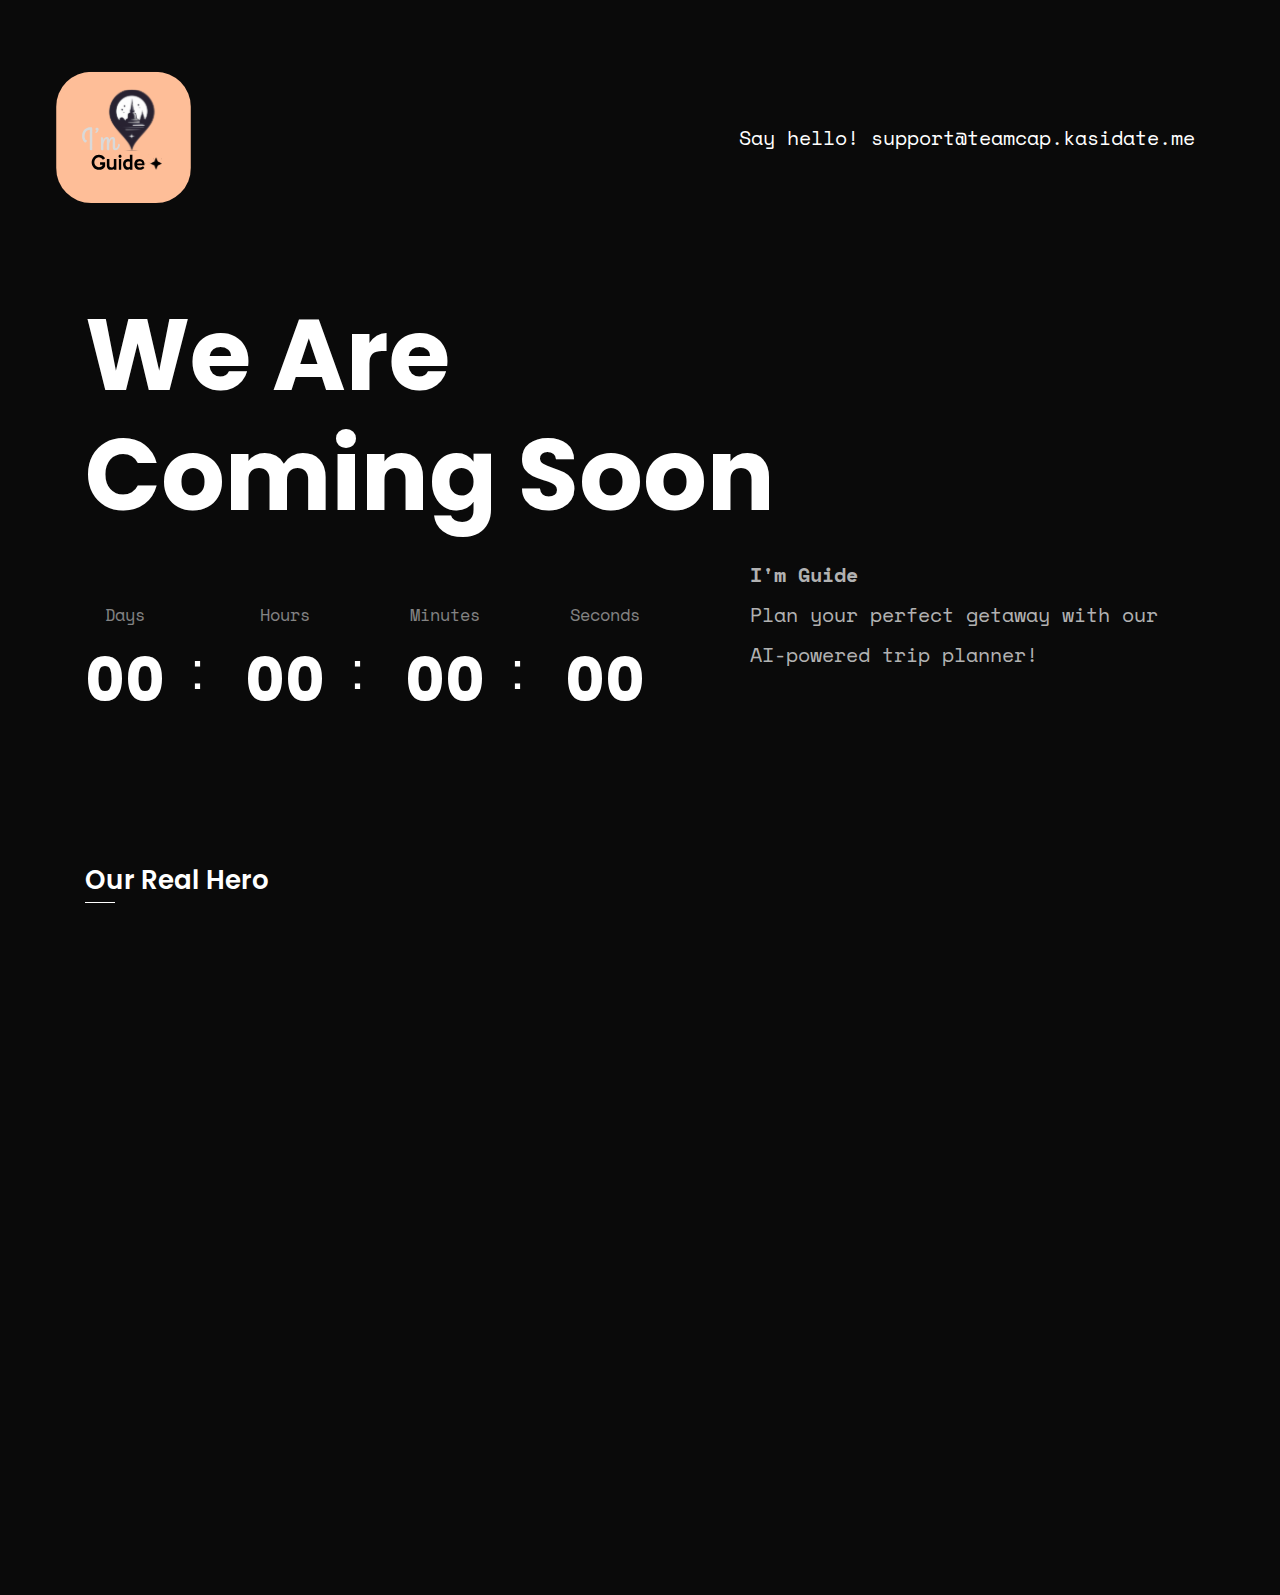
==== index.html @ f6d2f005 "Update main.js and add new images" ====
<!doctype html>
<html class="no-js" lang="">
    <head>
        <meta charset="utf-8">
        <meta http-equiv="x-ua-compatible" content="ie=edge">
        <title>I'm Guide - Always your a way</title>
        <meta name="description" content="">
        <meta name="viewport" content="width=device-width, initial-scale=1">

        <meta name="author" content="SoonLaunch">
        <meta name="favicon" content="assets/img/favicon.png">
        <!-- Place favicon.ico in the root directory -->

		<!-- ========================= CSS here ========================= -->
		<link rel="stylesheet" href="assets/css/bootstrap-4.5.0.min.css">
        <link rel="stylesheet" href="assets/css/lineicons.css">
		<link rel="stylesheet" href="assets/css/animate.css">
		<link rel="stylesheet" href="assets/css/style.css">
    </head>
    <body>
        <!--[if lte IE 9]>
            <p class="browserupgrade">You are using an <strong>outdated</strong> browser. Please <a href="https://browsehappy.com/">upgrade your browser</a> to improve your experience and security.</p>
        <![endif]-->

        <!-- ========================= main start ========================= -->
        <main class="main-06">
            <!-- header start  -->
            <div class="header header-06">
                <div class="container">
                    <div class="row align-items-center">
                        <div class="col-md-4">
                            <a href="#" class="logo"> <img src="assets/img/logo.svg" alt=""></a>
                        </div>
                        <div class="col-md-8">
                            <div class="header-right text-right">
                                <a href="mailto:support@teamcap.kasidate.me">Say hello! support@teamcap.kasidate.me</a>
                            </div>
                        </div>
                    </div>
                </div>
            </div>
            <!-- header end  -->
            <!-- ========================= main-wrapper start ========================= -->
            <div class="main-wrapper demo-06">
                <!-- hero-area start  -->
                <div class="hero-area">
                    <div class="container">
                        <div class="row">
                            <div class="col-xl-12">
                                <!-- heading start  -->
                                <div class="heading">
                                    <h1 class="text-white wow fadeInUp" data-wow-delay=".2s">We Are <br> Coming Soon</h1>
                                </div>
                                <!-- heading end  -->
                            </div>
                            <div class="col-xl-7 col-lg-7">
                                <!-- countdown start  -->
                                <div class="wow fadeInRight" data-wow-delay=".4s" data-countdown="2024/11/20"></div>
                                <!-- countdown end  -->
                            </div>
                            <div class="col-xl-5 col-lg-5">
                                <!-- desc strat  -->
                                <p class="wow fadeInLeft" data-wow-delay=".4s">
                                    <b>I'm Guide</b><br>Plan your perfect getaway with our AI-powered trip planner! 
                                </p>
                                <!-- desc end  -->
                            </div>
                        </div>
                    </div>
                </div>
                <!-- hero-area end  -->
                <!-- team-area start  -->
                <div class="team-area">
                    <div class="container">
                        <div class="row">
                            <div class="col-xl-9">
                                <!-- section-title start  -->
                                <div class="section-title">
                                    <h1 class="wow fadeInUp" data-wow-delay=".2s">Our Real Hero</h1>
                                    <h2 class="wow fadeInUp" data-wow-delay=".4s"></h2>
                                </div>
                                <!-- section-title end  -->
                            </div>
                        </div>
                        <!-- team-wrapper start  -->
                        <div class="team-wrapper">
                            <!-- team-item start  -->
                            <div class="team-item wow fadeInUp" data-wow-delay=".2s">
                                <div class="team-img">
                                    <img src="assets/img/1.jpg" alt="">
                                  
                                </div>
                                <div class="team-info">
                                    <h4>Kasidate P.</h4>
                                    <p>Software Engineer</p>
                                </div>
                            </div>
                            <!-- team-item end  -->
                            <!-- team-item start  -->
                            <div class="team-item wow fadeInUp" data-wow-delay=".4s">
                                <div class="team-img">
                                    <img src="assets/img/2.jpg" alt="">
                                
                                </div>
                                <div class="team-info">
                                    <h4>Chanathip Bupp</h4>
                                    <p>Mobile Developer</p>
                                </div>
                            </div>
                            <!-- team-item end  -->
                            <!-- team-item start  -->
                            <div class="team-item wow fadeInUp" data-wow-delay=".6s">
                                <div class="team-img">
                                    <img src="assets/img/3.jpg" alt="">
                                   
                                </div>
                                <div class="team-info">
                                    <h4>Jutar_A</h4>
                                    <p>UX/UI Designer & Q/A Tester</p>
                                </div>
                            </div>
                            <!-- team-item end  -->
                        </div>
                        <!-- team-wrapper end  -->
                    </div>
                </div> <!-- end container  -->
                <!-- team-area end  -->
            </div>
            <!-- ========================= main-wrapper end ========================= -->
            <!-- footer start  -->
            <div class="footer">
                <div class="container">
                    <div class="row">
                        <div class="col-md-7">
                            <div class="copyright wow fadeInLeft" data-wow-delay=".2s">
                                <p>Part of <a href="htts://sit.kmutt.ac.th" rel="nofollow">SIT, KMUTT</a></p>
                            </div>
                        </div>
                        <div class="col-md-5">
                            <div class="credit wow fadeInRight" data-wow-delay=".4s">
                                <p> &copy; copyright 2024 - I'm Guide</p>
                            </div>
                        </div>
                    </div>
                </div>
            </div>
            <!-- footer end  -->
        </main>
        <!-- ========================= main end ========================= -->
        
		<!-- ========================= JS here ========================= -->
		<script src="assets/js/vendor/modernizr-3.5.0.min.js"></script>
		<script src="assets/js/vendor/jquery-3.5.1.min.js"></script>
		<script src="assets/js/popper.min.js"></script>
		<script src="assets/js/bootstrap-4.5.0.min.js"></script>
        <script src="assets/js/countdown.js"></script>
        <script src="assets/js/wow.min.js"></script>
		<script src="assets/js/main.js"></script>
    </body>
</html>
---- assets/css/style.css ----
/*===========================
    01. Common CSS
===========================*/
@import url("https://fonts.googleapis.com/css?family=Poppins:400,500,600,700|Space+Mono:400,700&display=swap");
body {
  font-weight: normal;
  font-style: normal;
  overflow-x: hidden;
}

* {
  margin: 0;
  padding: 0;
  -webkit-box-sizing: border-box;
  box-sizing: border-box;
}

a:focus,
input:focus,
textarea:focus,
button:focus {
  text-decoration: none;
  outline: none;
  -webkit-box-shadow: none;
  box-shadow: none;
}

a {
  -webkit-transition: all 0.3s;
  transition: all 0.3s;
}

button {
  cursor: pointer;
}

a:focus,
a:hover {
  text-decoration: none;
}

i,
span,
a {
  display: inline-block;
}

audio,
canvas,
iframe,
img,
svg,
video {
  vertical-align: middle;
}

h1,
h2,
h3,
h4,
h5,
h6 {
  font-weight: 600;
  margin: 0px;
}

h1 a,
h2 a,
h3 a,
h4 a,
h5 a,
h6 a {
  color: inherit;
}

h1 {
  font-size: 50px;
  margin-bottom: 20px;
}

h2 {
  font-size: 45px;
}

@media (max-width: 767px) {
  h2 {
    font-size: 36px;
  }
}

@media only screen and (min-width: 480px) and (max-width: 767px) {
  h2 {
    font-size: 40px;
  }
}

h3 {
  font-size: 28px;
}

h4 {
  font-size: 24px;
}

h5 {
  font-size: 20px;
}

h6 {
  font-size: 16px;
}

ul, ol {
  margin: 0px;
  padding: 0px;
  list-style-type: none;
}

p {
  font-size: 18px;
  font-weight: 400;
  line-height: 28px;
  margin: 0px;
}

.img-bg {
  background-position: center center;
  background-size: cover;
  background-repeat: no-repeat;
  width: 100%;
  height: 100%;
}

.shape {
  position: absolute;
  z-index: -1;
}

@media only screen and (min-width: 480px) and (max-width: 767px) {
  .container {
    width: 450px;
  }
}

.logo img {
  width: 50%;
  background-color: #FEBE98;
  padding: 10px 5px 8px 0px;
  border-radius: 20px;
  scale: 1.75;
}

@media only screen and (min-width: 768px) and (max-width: 991px) {
  .img-wrapper {
    display: none;
  }
}

@media (max-width: 767px) {
  .img-wrapper {
    display: none;
  }
}

@media (max-width: 767px) {
  .odd-col {
    -webkit-box-ordinal-group: 0;
        -ms-flex-order: -1;
            order: -1;
  }
}

.slick-slide:focus {
  outline: 0;
}

.common-btn {
  position: relative;
  overflow: hidden;
  z-index: 2;
}

.common-btn::after {
  content: '';
  position: absolute;
  width: 100%;
  height: 100%;
  top: 0;
  left: 0;
  background: rgba(255, 255, 255, 0.1);
  border-radius: inherit;
  -webkit-transition: all 0.3s;
  transition: all 0.3s;
}

.common-btn:hover::after {
  -webkit-transform: scale(0.5);
  transform: scale(0.5);
  opacity: 0;
}

.mt-5 {
  margin-top: 5px;
}

.mt-10 {
  margin-top: 10px;
}

.mt-15 {
  margin-top: 15px;
}

.mt-20 {
  margin-top: 20px;
}

.mt-25 {
  margin-top: 25px;
}

.mt-30 {
  margin-top: 30px;
}

.mt-35 {
  margin-top: 35px;
}

.mt-40 {
  margin-top: 40px;
}

.mt-45 {
  margin-top: 45px;
}

.mt-50 {
  margin-top: 50px;
}

.mt-55 {
  margin-top: 55px;
}

.mt-60 {
  margin-top: 60px;
}

.mt-65 {
  margin-top: 65px;
}

.mt-70 {
  margin-top: 70px;
}

.mt-75 {
  margin-top: 75px;
}

.mt-80 {
  margin-top: 80px;
}

.mt-85 {
  margin-top: 85px;
}

.mt-90 {
  margin-top: 90px;
}

.mt-95 {
  margin-top: 95px;
}

.mt-100 {
  margin-top: 100px;
}

.mt-105 {
  margin-top: 105px;
}

.mt-110 {
  margin-top: 110px;
}

.mt-115 {
  margin-top: 115px;
}

.mt-120 {
  margin-top: 120px;
}

.mt-125 {
  margin-top: 125px;
}

.mt-130 {
  margin-top: 130px;
}

.mt-135 {
  margin-top: 135px;
}

.mt-140 {
  margin-top: 140px;
}

.mt-145 {
  margin-top: 145px;
}

.mt-150 {
  margin-top: 150px;
}

.mt-155 {
  margin-top: 155px;
}

.mt-160 {
  margin-top: 160px;
}

.mt-165 {
  margin-top: 165px;
}

.mt-170 {
  margin-top: 170px;
}

.mt-175 {
  margin-top: 175px;
}

.mt-180 {
  margin-top: 180px;
}

.mt-185 {
  margin-top: 185px;
}

.mt-190 {
  margin-top: 190px;
}

.mt-195 {
  margin-top: 195px;
}

.mt-200 {
  margin-top: 200px;
}

.mt-205 {
  margin-top: 205px;
}

.mt-210 {
  margin-top: 210px;
}

.mt-215 {
  margin-top: 215px;
}

.mt-220 {
  margin-top: 220px;
}

.mt-225 {
  margin-top: 225px;
}

.mb-5 {
  margin-bottom: 5px;
}

.mb-10 {
  margin-bottom: 10px;
}

.mb-15 {
  margin-bottom: 15px;
}

.mb-20 {
  margin-bottom: 20px;
}

.mb-25 {
  margin-bottom: 25px;
}

.mb-30 {
  margin-bottom: 30px;
}

.mb-35 {
  margin-bottom: 35px;
}

.mb-40 {
  margin-bottom: 40px;
}

.mb-45 {
  margin-bottom: 45px;
}

.mb-50 {
  margin-bottom: 50px;
}

.mb-55 {
  margin-bottom: 55px;
}

.mb-60 {
  margin-bottom: 60px;
}

.mb-65 {
  margin-bottom: 65px;
}

.mb-70 {
  margin-bottom: 70px;
}

.mb-75 {
  margin-bottom: 75px;
}

.mb-80 {
  margin-bottom: 80px;
}

.mb-85 {
  margin-bottom: 85px;
}

.mb-90 {
  margin-bottom: 90px;
}

.mb-95 {
  margin-bottom: 95px;
}

.mb-100 {
  margin-bottom: 100px;
}

.mb-105 {
  margin-bottom: 105px;
}

.mb-110 {
  margin-bottom: 110px;
}

.mb-115 {
  margin-bottom: 115px;
}

.mb-120 {
  margin-bottom: 120px;
}

.mb-125 {
  margin-bottom: 125px;
}

.mb-130 {
  margin-bottom: 130px;
}

.mb-135 {
  margin-bottom: 135px;
}

.mb-140 {
  margin-bottom: 140px;
}

.mb-145 {
  margin-bottom: 145px;
}

.mb-150 {
  margin-bottom: 150px;
}

.mb-155 {
  margin-bottom: 155px;
}

.mb-160 {
  margin-bottom: 160px;
}

.mb-165 {
  margin-bottom: 165px;
}

.mb-170 {
  margin-bottom: 170px;
}

.mb-175 {
  margin-bottom: 175px;
}

.mb-180 {
  margin-bottom: 180px;
}

.mb-185 {
  margin-bottom: 185px;
}

.mb-190 {
  margin-bottom: 190px;
}

.mb-195 {
  margin-bottom: 195px;
}

.mb-200 {
  margin-bottom: 200px;
}

.mb-205 {
  margin-bottom: 205px;
}

.mb-210 {
  margin-bottom: 210px;
}

.mb-215 {
  margin-bottom: 215px;
}

.mb-220 {
  margin-bottom: 220px;
}

.mb-225 {
  margin-bottom: 225px;
}

.pt-5 {
  padding-top: 5px;
}

.pt-10 {
  padding-top: 10px;
}

.pt-15 {
  padding-top: 15px;
}

.pt-20 {
  padding-top: 20px;
}

.pt-25 {
  padding-top: 25px;
}

.pt-30 {
  padding-top: 30px;
}

.pt-35 {
  padding-top: 35px;
}

.pt-40 {
  padding-top: 40px;
}

.pt-45 {
  padding-top: 45px;
}

.pt-50 {
  padding-top: 50px;
}

.pt-55 {
  padding-top: 55px;
}

.pt-60 {
  padding-top: 60px;
}

.pt-65 {
  padding-top: 65px;
}

.pt-70 {
  padding-top: 70px;
}

.pt-75 {
  padding-top: 75px;
}

.pt-80 {
  padding-top: 80px;
}

.pt-85 {
  padding-top: 85px;
}

.pt-90 {
  padding-top: 90px;
}

.pt-95 {
  padding-top: 95px;
}

.pt-100 {
  padding-top: 100px;
}

.pt-105 {
  padding-top: 105px;
}

.pt-110 {
  padding-top: 110px;
}

.pt-115 {
  padding-top: 115px;
}

.pt-120 {
  padding-top: 120px;
}

.pt-125 {
  padding-top: 125px;
}

.pt-130 {
  padding-top: 130px;
}

.pt-135 {
  padding-top: 135px;
}

.pt-140 {
  padding-top: 140px;
}

.pt-145 {
  padding-top: 145px;
}

.pt-150 {
  padding-top: 150px;
}

.pt-155 {
  padding-top: 155px;
}

.pt-160 {
  padding-top: 160px;
}

.pt-165 {
  padding-top: 165px;
}

.pt-170 {
  padding-top: 170px;
}

.pt-175 {
  padding-top: 175px;
}

.pt-180 {
  padding-top: 180px;
}

.pt-185 {
  padding-top: 185px;
}

.pt-190 {
  padding-top: 190px;
}

.pt-195 {
  padding-top: 195px;
}

.pt-200 {
  padding-top: 200px;
}

.pt-205 {
  padding-top: 205px;
}

.pt-210 {
  padding-top: 210px;
}

.pt-215 {
  padding-top: 215px;
}

.pt-220 {
  padding-top: 220px;
}

.pt-225 {
  padding-top: 225px;
}

.pb-5 {
  padding-bottom: 5px;
}

.pb-10 {
  padding-bottom: 10px;
}

.pb-15 {
  padding-bottom: 15px;
}

.pb-20 {
  padding-bottom: 20px;
}

.pb-25 {
  padding-bottom: 25px;
}

.pb-30 {
  padding-bottom: 30px;
}

.pb-35 {
  padding-bottom: 35px;
}

.pb-40 {
  padding-bottom: 40px;
}

.pb-45 {
  padding-bottom: 45px;
}

.pb-50 {
  padding-bottom: 50px;
}

.pb-55 {
  padding-bottom: 55px;
}

.pb-60 {
  padding-bottom: 60px;
}

.pb-65 {
  padding-bottom: 65px;
}

.pb-70 {
  padding-bottom: 70px;
}

.pb-75 {
  padding-bottom: 75px;
}

.pb-80 {
  padding-bottom: 80px;
}

.pb-85 {
  padding-bottom: 85px;
}

.pb-90 {
  padding-bottom: 90px;
}

.pb-95 {
  padding-bottom: 95px;
}

.pb-100 {
  padding-bottom: 100px;
}

.pb-105 {
  padding-bottom: 105px;
}

.pb-110 {
  padding-bottom: 110px;
}

.pb-115 {
  padding-bottom: 115px;
}

.pb-120 {
  padding-bottom: 120px;
}

.pb-125 {
  padding-bottom: 125px;
}

.pb-130 {
  padding-bottom: 130px;
}

.pb-135 {
  padding-bottom: 135px;
}

.pb-140 {
  padding-bottom: 140px;
}

.pb-145 {
  padding-bottom: 145px;
}

.pb-150 {
  padding-bottom: 150px;
}

.pb-155 {
  padding-bottom: 155px;
}

.pb-160 {
  padding-bottom: 160px;
}

.pb-165 {
  padding-bottom: 165px;
}

.pb-170 {
  padding-bottom: 170px;
}

.pb-175 {
  padding-bottom: 175px;
}

.pb-180 {
  padding-bottom: 180px;
}

.pb-185 {
  padding-bottom: 185px;
}

.pb-190 {
  padding-bottom: 190px;
}

.pb-195 {
  padding-bottom: 195px;
}

.pb-200 {
  padding-bottom: 200px;
}

.pb-205 {
  padding-bottom: 205px;
}

.pb-210 {
  padding-bottom: 210px;
}

.pb-215 {
  padding-bottom: 215px;
}

.pb-220 {
  padding-bottom: 220px;
}

.pb-225 {
  padding-bottom: 225px;
}

.countdown {
  padding-top: 40px;
  padding-bottom: 40px;
}

.countdown .single-count-content {
  position: relative;
  padding: 0 40px;
  text-align: center;
}

@media only screen and (min-width: 992px) and (max-width: 1199px) {
  .countdown .single-count-content {
    padding: 0 30px;
  }
}

@media (max-width: 767px) {
  .countdown .single-count-content {
    padding: 0 10px;
  }
}

@media only screen and (min-width: 480px) and (max-width: 767px) {
  .countdown .single-count-content {
    padding: 0 20px;
  }
}

.countdown .single-count-content::after {
  position: absolute;
  right: 0;
  top: 0;
  font-size: 50px;
}

@media (max-width: 767px) {
  .countdown .single-count-content::after {
    top: -10px;
  }
}

@media only screen and (min-width: 480px) and (max-width: 767px) {
  .countdown .single-count-content::after {
    top: -5px;
  }
}

.countdown .single-count-content:first-child {
  padding-left: 0px;
}

.countdown .single-count-content:last-child {
  padding-right: 0px;
}

.countdown .single-count-content:last-child::after {
  display: none;
}

.countdown .single-count-content .count {
  font-size: 50px;
}

@media (max-width: 767px) {
  .countdown .single-count-content .count {
    font-size: 35px;
  }
}

@media only screen and (min-width: 480px) and (max-width: 767px) {
  .countdown .single-count-content .count {
    font-size: 45px;
  }
}

.countdown .single-count-content .text {
  margin-bottom: 0;
}

@media (max-width: 767px) {
  .countdown .single-count-content .text {
    font-size: 15px;
  }
}

.header {
  position: absolute;
  top: 40px;
  left: 0;
  width: 100%;
  z-index: 2;
}

main.main-06 {
  background: #0A0A0A;
  overflow: hidden;
}

main .header.header-06 {
  position: unset;
  padding-top: 100px;
  padding-bottom: 120px;
}

@media (max-width: 767px) {
  main .header.header-06 {
    padding-top: 50px;
    padding-bottom: 50px;
  }
}

@media (max-width: 767px) {
  main .header.header-06 .header-right {
    display: none;
  }
}

main .header.header-06 .header-right a {
  color: #fff;
  font-size: 20px;
  font-family: "Space Mono", sans-serif;
}

main .main-wrapper.demo-06 {
  -webkit-box-orient: vertical;
  -webkit-box-direction: normal;
      -ms-flex-direction: column;
          flex-direction: column;
  height: auto;
}

main .main-wrapper.demo-06 .hero-area {
  margin-bottom: 100px;
}

main .main-wrapper.demo-06 .hero-area h1 {
  font-size: 100px;
  font-weight: 700;
  color: #fff;
  font-family: "Poppins", sans-serif;
}

@media only screen and (min-width: 992px) and (max-width: 1199px) {
  main .main-wrapper.demo-06 .hero-area h1 {
    font-size: 80px;
  }
}

@media (max-width: 767px) {
  main .main-wrapper.demo-06 .hero-area h1 {
    font-size: 40px;
  }
}

@media only screen and (min-width: 480px) and (max-width: 767px) {
  main .main-wrapper.demo-06 .hero-area h1 {
    font-size: 50px;
  }
}

main .main-wrapper.demo-06 .hero-area p {
  font-family: "Space Mono", sans-serif;
  font-size: 20px;
  color: rgba(255, 255, 255, 0.7);
  line-height: 40px;
}

main .main-wrapper.demo-06 .hero-area .countdown .single-count-content {
  display: -webkit-box;
  display: -ms-flexbox;
  display: flex;
  -webkit-box-orient: vertical;
  -webkit-box-direction: reverse;
      -ms-flex-direction: column-reverse;
          flex-direction: column-reverse;
}

main .main-wrapper.demo-06 .hero-area .countdown .single-count-content::after {
  content: ':';
  font-size: 54px;
  color: #fff;
  top: 35px;
}

@media only screen and (min-width: 992px) and (max-width: 1199px) {
  main .main-wrapper.demo-06 .hero-area .countdown .single-count-content::after {
    top: 30px;
  }
}

@media (max-width: 767px) {
  main .main-wrapper.demo-06 .hero-area .countdown .single-count-content::after {
    top: 30px;
    font-size: 45px;
  }
}

main .main-wrapper.demo-06 .hero-area .countdown .single-count-content .count {
  font-family: "Poppins", sans-serif;
  color: #fff;
  font-size: 60px;
  font-weight: 700;
}

@media only screen and (min-width: 992px) and (max-width: 1199px) {
  main .main-wrapper.demo-06 .hero-area .countdown .single-count-content .count {
    font-size: 50px;
  }
}

@media (max-width: 767px) {
  main .main-wrapper.demo-06 .hero-area .countdown .single-count-content .count {
    font-size: 40px;
  }
}

main .main-wrapper.demo-06 .hero-area .countdown .single-count-content .text {
  font-family: "Space Mono", sans-serif;
  font-size: 17px;
  color: rgba(255, 255, 255, 0.5);
}

main .main-wrapper.demo-06 .team-area {
  margin-bottom: 100px;
}

@media (max-width: 767px) {
  main .main-wrapper.demo-06 .team-area {
    margin-bottom: 30px;
  }
}

main .main-wrapper.demo-06 .team-area .section-title h1 {
  font-size: 26px;
  font-weight: 600;
  font-family: "Poppins", sans-serif;
  color: #fff;
  padding-bottom: 7px;
  margin-bottom: 40px;
  position: relative;
}

@media (max-width: 767px) {
  main .main-wrapper.demo-06 .team-area .section-title h1 {
    font-size: 20px;
  }
}

@media only screen and (min-width: 480px) and (max-width: 767px) {
  main .main-wrapper.demo-06 .team-area .section-title h1 {
    font-size: 22px;
  }
}

main .main-wrapper.demo-06 .team-area .section-title h1::after {
  content: '';
  position: absolute;
  width: 30px;
  height: 1px;
  background: #fff;
  bottom: 0;
  left: 0;
}

main .main-wrapper.demo-06 .team-area .section-title h2 {
  font-family: "Poppins", sans-serif;
  font-size: 45px;
  line-height: 55px;
  font-weight: 45px;
  color: #fff;
  margin-bottom: 50px;
}

@media (max-width: 767px) {
  main .main-wrapper.demo-06 .team-area .section-title h2 {
    font-size: 28px;
    line-height: 40px;
  }
}

@media only screen and (min-width: 480px) and (max-width: 767px) {
  main .main-wrapper.demo-06 .team-area .section-title h2 {
    font-size: 32px;
    line-height: 42px;
  }
}

main .main-wrapper.demo-06 .team-area .team-wrapper {
  display: -webkit-box;
  display: -ms-flexbox;
  display: flex;
  -webkit-box-pack: justify;
      -ms-flex-pack: justify;
          justify-content: space-between;
  -ms-flex-wrap: wrap;
      flex-wrap: wrap;
  margin-left: -25px;
  margin-right: -25px;
}

main .main-wrapper.demo-06 .team-area .team-wrapper .team-item {
  width: calc(33.33% - 50px);
  margin: 0px 25px 50px;
}

@media only screen and (min-width: 992px) and (max-width: 1199px) {
  main .main-wrapper.demo-06 .team-area .team-wrapper .team-item {
    width: calc(33.33% - 30px);
    margin: 0px 15px 50px;
  }
}

@media only screen and (min-width: 768px) and (max-width: 991px) {
  main .main-wrapper.demo-06 .team-area .team-wrapper .team-item {
    width: calc(50% - 30px);
    margin: 0px 15px 50px;
  }
}

@media (max-width: 767px) {
  main .main-wrapper.demo-06 .team-area .team-wrapper .team-item {
    width: calc(100% - 50px);
    margin: 0px 25px 50px;
  }
}

main .main-wrapper.demo-06 .team-area .team-wrapper .team-item .team-img {
  position: relative;
  margin-bottom: 20px;
}

main .main-wrapper.demo-06 .team-area .team-wrapper .team-item .team-img img {
  width: 100%;
}

main .main-wrapper.demo-06 .team-area .team-wrapper .team-item .team-img .social-links {
  position: absolute;
  width: 185px;
  height: 0px;
  background: #fff;
  border-top-right-radius: 57px;
  left: 0;
  bottom: 0;
  display: -webkit-box;
  display: -ms-flexbox;
  display: flex;
  -webkit-box-pack: center;
      -ms-flex-pack: center;
          justify-content: center;
  -webkit-box-align: center;
      -ms-flex-align: center;
          align-items: center;
  opacity: 0;
  visibility: hidden;
  -webkit-transition: all 0.3s;
  transition: all 0.3s;
}

main .main-wrapper.demo-06 .team-area .team-wrapper .team-item .team-img .social-links li {
  display: inline-block;
  margin: 0 8px;

}

main .main-wrapper.demo-06 .team-area .team-wrapper .team-item .team-img .social-links li a {
  font-size: 18px;
  color: #0A0A0A;
}

main .main-wrapper.demo-06 .team-area .team-wrapper .team-item .team-img .social-links li a:hover {
  color: #D5081A;
}

main .main-wrapper.demo-06 .team-area .team-wrapper .team-item:hover .team-img .social-links {
  height: 57px;
  opacity: 1;
  visibility: visible;

}

main .main-wrapper.demo-06 .team-area .team-wrapper .team-item .team-info h4 {
  font-size: 24px;
  font-weight: 700;
  color: #fff;
  font-family: "Poppins", sans-serif;
}

main .main-wrapper.demo-06 .team-area .team-wrapper .team-item .team-info p {
  font-family: "Space Mono", sans-serif;
  font-size: 14px;
  color: rgba(255, 255, 255, 0.7);
}

main .footer {
  width: 100%;
  margin-bottom: 50px;
}

main .footer p {
  font-family: "Space Mono", sans-serif;
  color: rgba(255, 255, 255, 0.7);
}

@media (max-width: 767px) {
  main .footer p {
    text-align: center;
  }
}

main .footer .credit {
  text-align: right;
}

@media (max-width: 767px) {
  main .footer .credit {
    text-align: center;
  }
}
/*# sourceMappingURL=style.css.map */
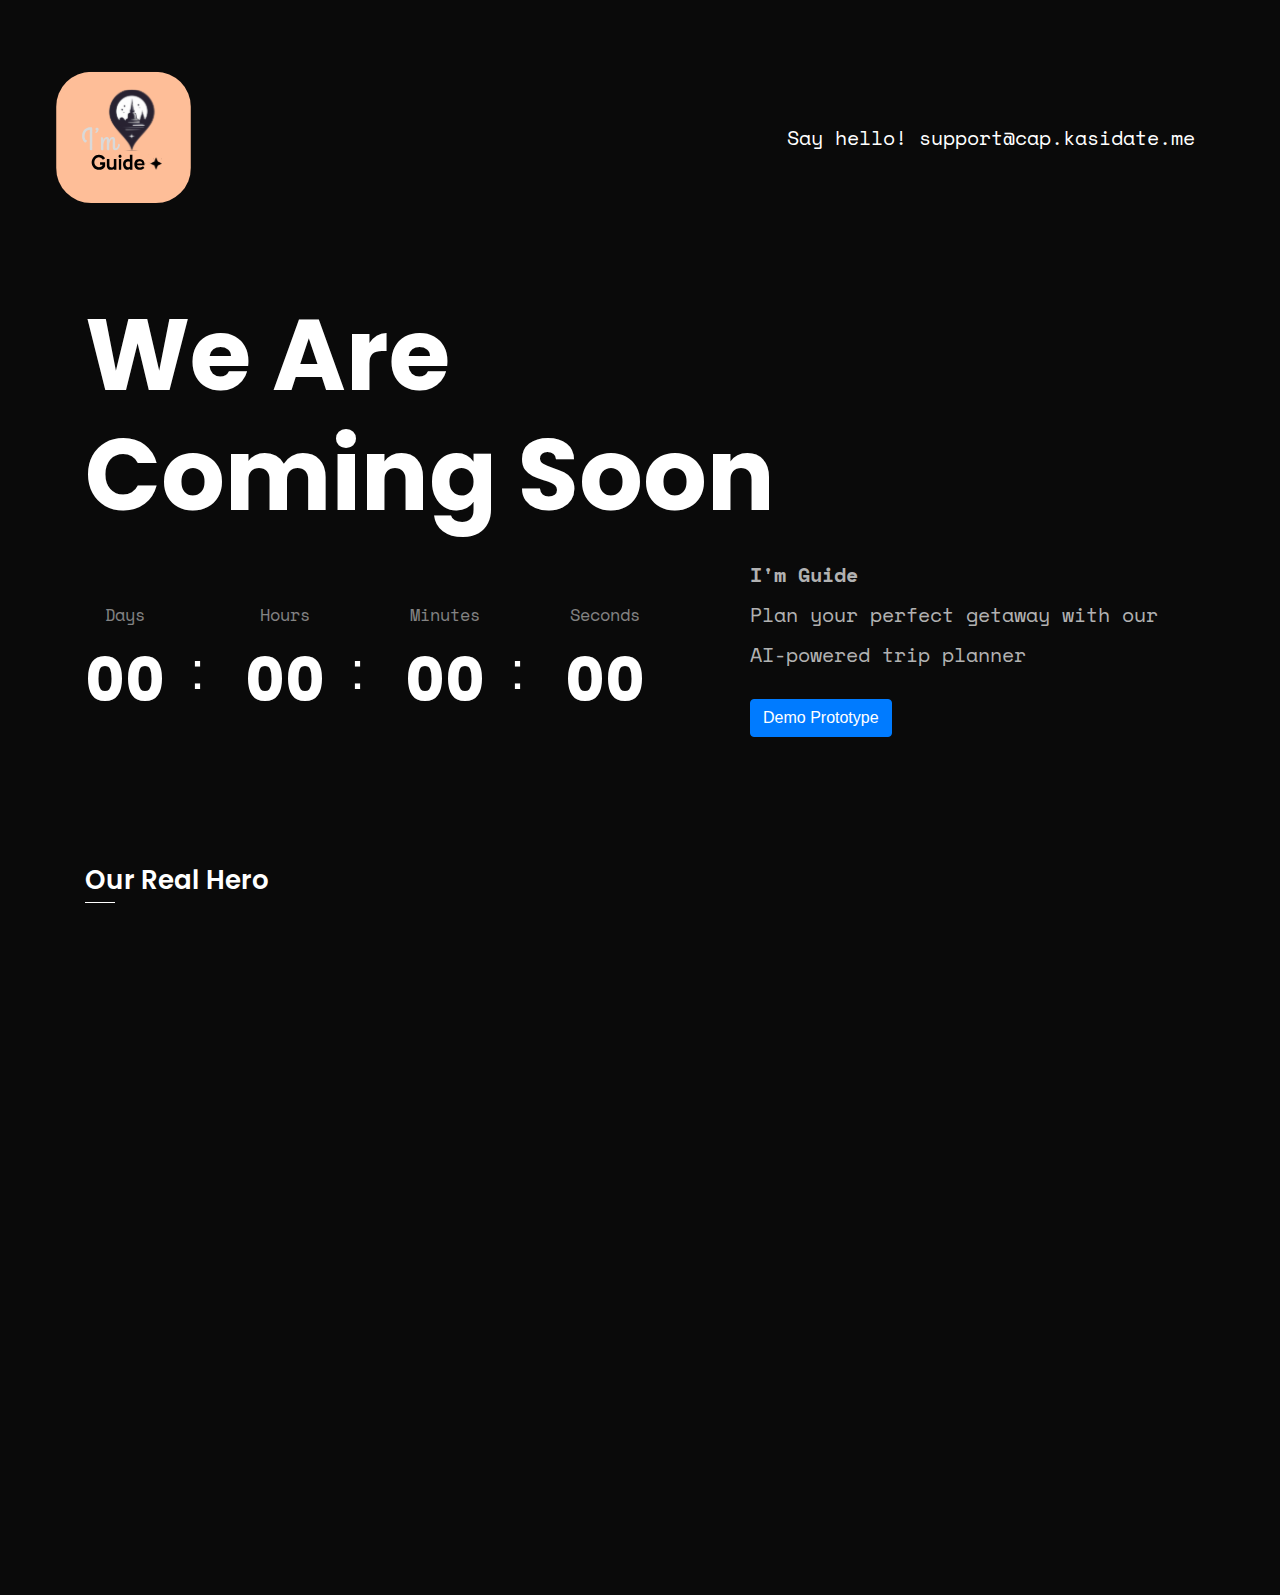
==== commit 69bfaa06: "Update email address and add demo prototype" ====
--- a/index.html
+++ b/index.html
@@ -33,7 +33,7 @@
                         </div>
                         <div class="col-md-8">
                             <div class="header-right text-right">
-                                <a href="mailto:support@teamcap.kasidate.me">Say hello! support@teamcap.kasidate.me</a>
+                                <a href="mailto:support@cap.kasidate.me">Say hello! support@cap.kasidate.me</a>
                             </div>
                         </div>
                     </div>
@@ -61,8 +61,10 @@
                             <div class="col-xl-5 col-lg-5">
                                 <!-- desc strat  -->
                                 <p class="wow fadeInLeft" data-wow-delay=".4s">
-                                    <b>I'm Guide</b><br>Plan your perfect getaway with our AI-powered trip planner! 
+                                    <b>I'm Guide</b><br>Plan your perfect getaway with our AI-powered trip planner
                                 </p>
+                                <br>
+                                <a href="/demo.html" class="btn btn-primary wow fadeInLeft" data-wow-delay=".6s"> Demo Prototype</a>
                                 <!-- desc end  -->
                             </div>
                         </div>
@@ -133,7 +135,7 @@
                     <div class="row">
                         <div class="col-md-7">
                             <div class="copyright wow fadeInLeft" data-wow-delay=".2s">
-                                <p>Part of <a href="htts://sit.kmutt.ac.th" rel="nofollow">SIT, KMUTT</a></p>
+                                <p>Part of <a href="https://sit.kmutt.ac.th" rel="nofollow">SIT, KMUTT</a></p>
                             </div>
                         </div>
                         <div class="col-md-5">
